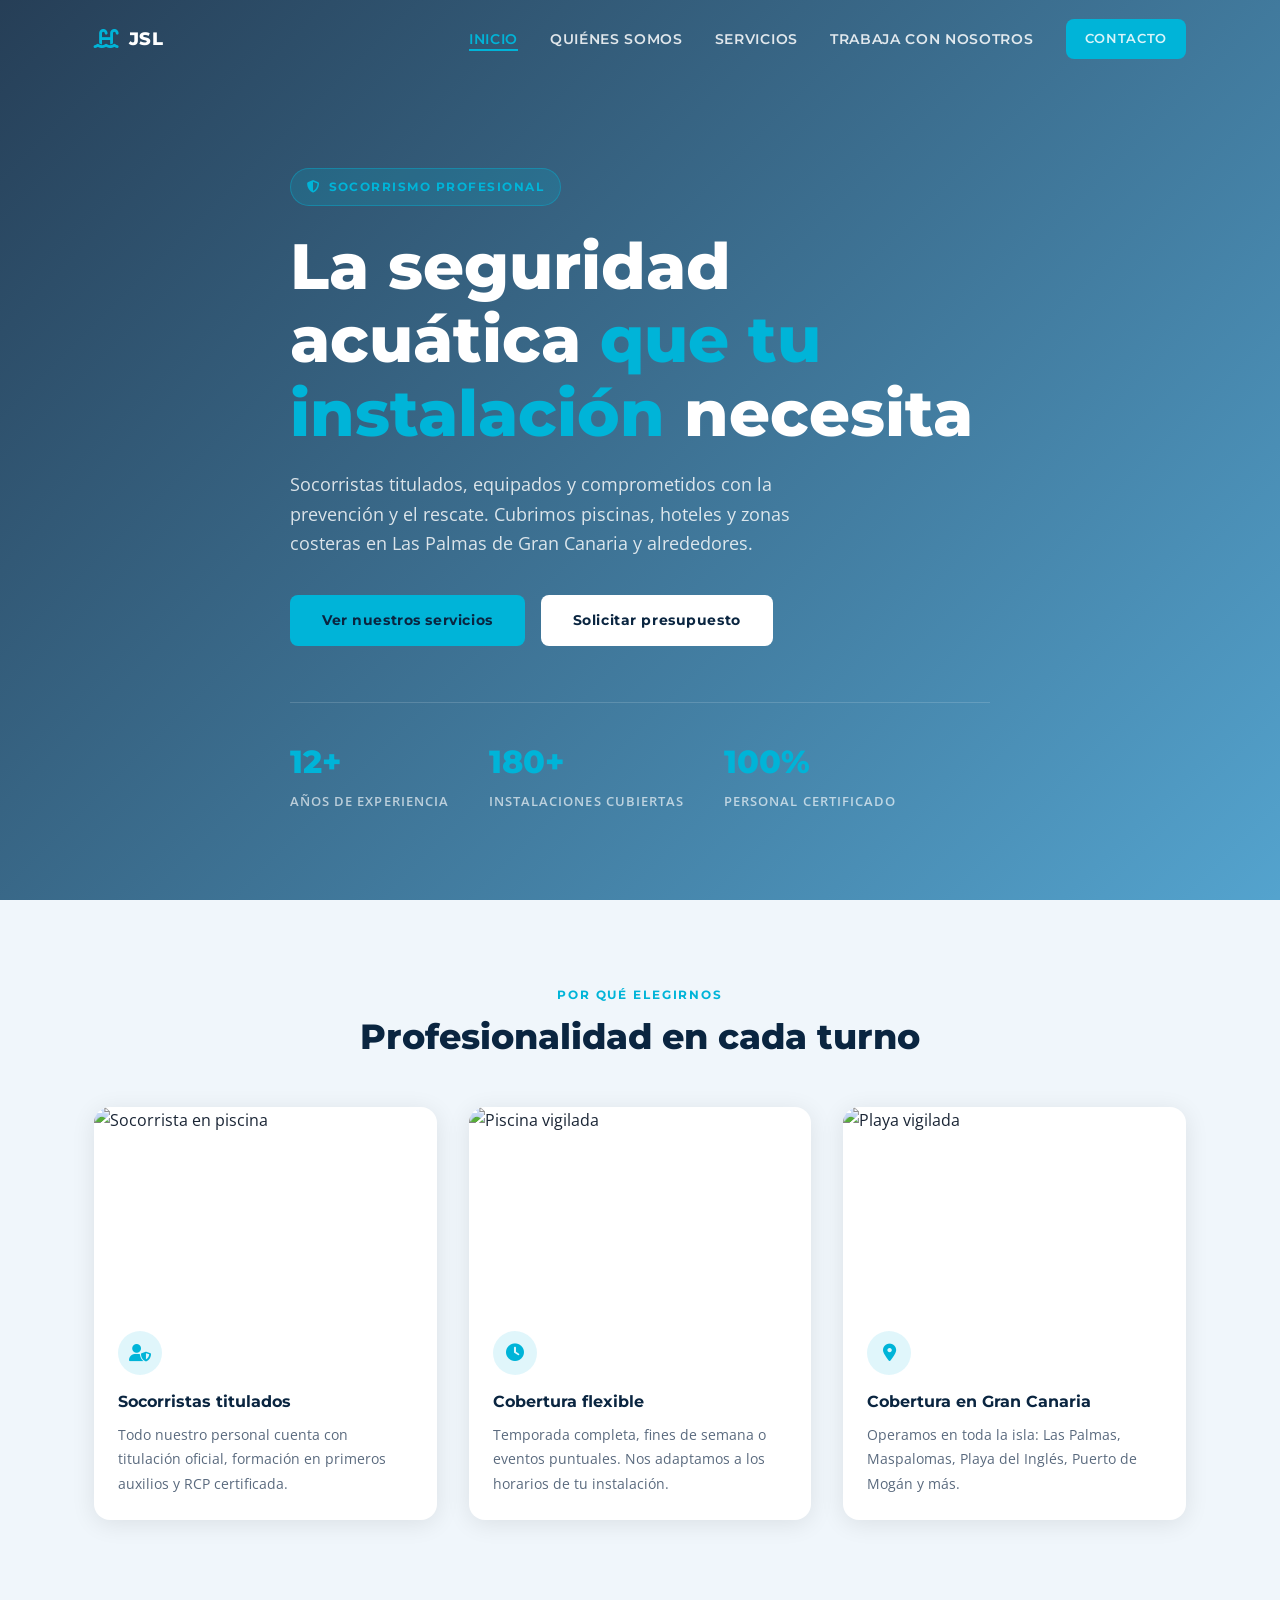
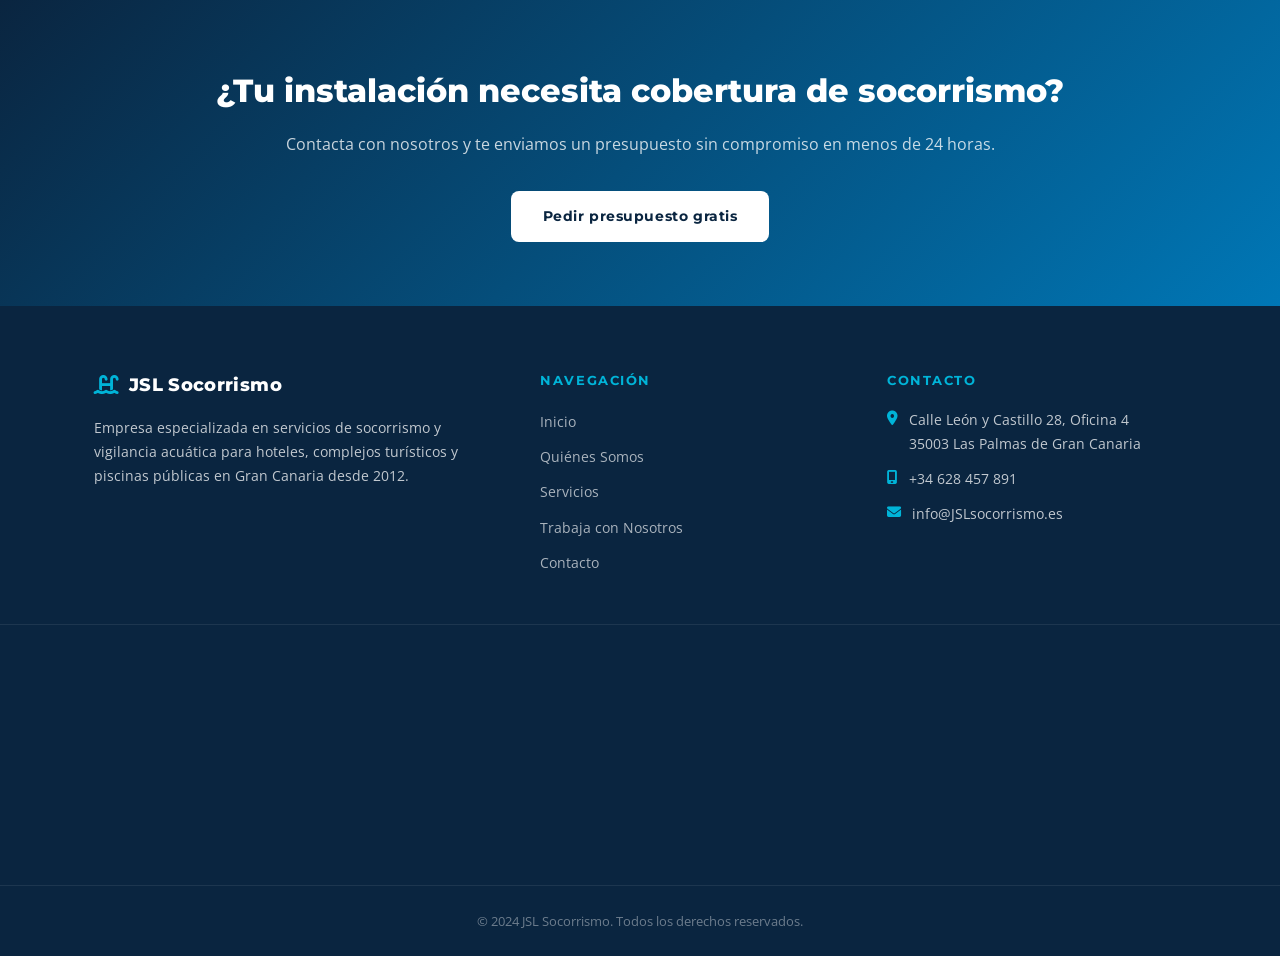
==== index.html @ 7bf18867 "Upload web for deploy xample" ====
<!doctype html>
<html lang="es">
  <head>
    <meta charset="UTF-8" />
    <meta name="viewport" content="width=device-width, initial-scale=1.0" />
    <title>JSL Socorrismo | Seguridad Acuática Profesional</title>
    <meta
      name="description"
      content="JSL Socorrismo ofrece servicios profesionales de vigilancia y rescate acuático para instalaciones hoteleras, piscinas públicas y playas de Las Palmas de Gran Canaria."
    />
    <link
      rel="stylesheet"
      href="https://cdnjs.cloudflare.com/ajax/libs/font-awesome/6.5.0/css/all.min.css"
    />
    <link rel="stylesheet" href="assets/css/style.css" />
  </head>
  <body>
    <!-- NAVBAR -->
    <nav class="navbar">
      <div class="container">
        <div class="navbar-inner">
          <a href="index.html" class="nav-logo">
            <i class="fa-solid fa-water-ladder"></i>
            JSL
          </a>
          <ul class="nav-links">
            <li><a href="index.html" class="active">Inicio</a></li>
            <li><a href="quienes-somos.html">Quiénes Somos</a></li>
            <li><a href="servicios.html">Servicios</a></li>
            <li>
              <a href="trabaja-con-nosotros.html">Trabaja con Nosotros</a>
            </li>
            <li>
              <a href="contacto.html" class="btn btn-primary">Contacto</a>
            </li>
          </ul>
          <button
            class="hamburger"
            aria-label="Abrir menú"
            aria-expanded="false"
          >
            <span></span><span></span><span></span>
          </button>
        </div>
      </div>
    </nav>

    <!-- HERO -->
    <section class="hero">
      <div class="container">
        <div class="hero-content">
          <span class="hero-badge">
            <i class="fa-solid fa-shield-halved"></i>
            Socorrismo Profesional
          </span>
          <h1 class="hero-title">
            La seguridad acuática <span>que tu instalación</span> necesita
          </h1>
          <p class="hero-text">
            Socorristas titulados, equipados y comprometidos con la prevención y
            el rescate. Cubrimos piscinas, hoteles y zonas costeras en Las
            Palmas de Gran Canaria y alrededores.
          </p>
          <div class="hero-ctas">
            <a href="servicios.html" class="btn btn-primary"
              >Ver nuestros servicios</a
            >
            <a href="contacto.html" class="btn btn-white"
              >Solicitar presupuesto</a
            >
          </div>
          <div class="hero-stats">
            <div>
              <div class="hero-stat-num" data-target="12" data-suffix="+">
                0+
              </div>
              <div class="hero-stat-label">Años de experiencia</div>
            </div>
            <div>
              <div class="hero-stat-num" data-target="180" data-suffix="+">
                0+
              </div>
              <div class="hero-stat-label">Instalaciones cubiertas</div>
            </div>
            <div>
              <div class="hero-stat-num" data-target="100" data-suffix="%">
                0%
              </div>
              <div class="hero-stat-label">Personal certificado</div>
            </div>
          </div>
        </div>
      </div>
    </section>

    <!-- HIGHLIGHTS -->
    <section class="section">
      <div class="container">
        <div class="text-center" style="margin-bottom: 3rem">
          <span class="section-label">Por qué elegirnos</span>
          <h2 class="section-title">Profesionalidad en cada turno</h2>
        </div>
        <div class="highlights-grid">
          <div class="highlight-card reveal">
            <div class="highlight-img">
              <img
                src="https://images.unsplash.com/photo-1560272564-c83b66b1ad12?w=600&auto=format&fit=crop&q=80"
                alt="Socorrista en piscina"
              />
            </div>
            <div class="highlight-body">
              <div class="highlight-icon">
                <i class="fa-solid fa-user-shield"></i>
              </div>
              <h3>Socorristas titulados</h3>
              <p>
                Todo nuestro personal cuenta con titulación oficial, formación
                en primeros auxilios y RCP certificada.
              </p>
            </div>
          </div>
          <div class="highlight-card reveal">
            <div class="highlight-img">
              <img
                src="https://images.unsplash.com/photo-1530549387789-4c1017266635?w=600&auto=format&fit=crop&q=80"
                alt="Piscina vigilada"
              />
            </div>
            <div class="highlight-body">
              <div class="highlight-icon">
                <i class="fa-solid fa-clock"></i>
              </div>
              <h3>Cobertura flexible</h3>
              <p>
                Temporada completa, fines de semana o eventos puntuales. Nos
                adaptamos a los horarios de tu instalación.
              </p>
            </div>
          </div>
          <div class="highlight-card reveal">
            <div class="highlight-img">
              <img
                src="https://images.unsplash.com/photo-1507525428034-b723cf961d3e?w=600&auto=format&fit=crop&q=80"
                alt="Playa vigilada"
              />
            </div>
            <div class="highlight-body">
              <div class="highlight-icon">
                <i class="fa-solid fa-location-dot"></i>
              </div>
              <h3>Cobertura en Gran Canaria</h3>
              <p>
                Operamos en toda la isla: Las Palmas, Maspalomas, Playa del
                Inglés, Puerto de Mogán y más.
              </p>
            </div>
          </div>
        </div>
      </div>
    </section>

    <!-- CTA BAND -->
    <section class="cta-band">
      <div class="container">
        <h2>¿Tu instalación necesita cobertura de socorrismo?</h2>
        <p>
          Contacta con nosotros y te enviamos un presupuesto sin compromiso en
          menos de 24 horas.
        </p>
        <a href="contacto.html" class="btn btn-white"
          >Pedir presupuesto gratis</a
        >
      </div>
    </section>

    <!-- FOOTER -->
    <footer>
      <div class="container">
        <div class="footer-grid">
          <div class="footer-brand">
            <a href="index.html" class="nav-logo">
              <i class="fa-solid fa-water-ladder"></i>
              JSL Socorrismo
            </a>
            <p>
              Empresa especializada en servicios de socorrismo y vigilancia
              acuática para hoteles, complejos turísticos y piscinas públicas en
              Gran Canaria desde 2012.
            </p>
          </div>
          <div class="footer-col">
            <h4>Navegación</h4>
            <ul>
              <li><a href="index.html">Inicio</a></li>
              <li><a href="quienes-somos.html">Quiénes Somos</a></li>
              <li><a href="servicios.html">Servicios</a></li>
              <li>
                <a href="trabaja-con-nosotros.html">Trabaja con Nosotros</a>
              </li>
              <li><a href="contacto.html">Contacto</a></li>
            </ul>
          </div>
          <div class="footer-col">
            <h4>Contacto</h4>
            <div class="footer-contact-item">
              <i class="fa-solid fa-location-dot"></i>
              <span
                >Calle León y Castillo 28, Oficina 4<br />35003 Las Palmas de
                Gran Canaria</span
              >
            </div>
            <div class="footer-contact-item">
              <i class="fa-solid fa-mobile-screen"></i>
              <span>+34 628 457 891</span>
            </div>
            <div class="footer-contact-item">
              <i class="fa-solid fa-envelope"></i>
              <span>info@JSLsocorrismo.es</span>
            </div>
          </div>
        </div>
      </div>
      <div class="footer-map">
        <iframe
          src="https://www.google.com/maps?q=Las+Palmas+de+Gran+Canaria&output=embed"
          width="100%"
          height="260"
          style="border: 0"
          allowfullscreen=""
          loading="lazy"
          referrerpolicy="no-referrer-when-downgrade"
          title="Ubicación JSL"
        >
        </iframe>
      </div>
      <div class="footer-bottom">
        <div class="container">
          <p>&copy; 2024 JSL Socorrismo. Todos los derechos reservados.</p>
        </div>
      </div>
    </footer>

    <script src="assets/js/main.js"></script>
  </body>
</html>
---- assets/css/style.css ----
/* ============================================
   AquaGuard Socorrismo — style.css
   ============================================ */

@import url('https://fonts.googleapis.com/css2?family=Montserrat:wght@400;600;700;800&family=Open+Sans:wght@400;500;600&display=swap');

:root {
  --color-primary: #0a2540;
  --color-secondary: #0077b6;
  --color-accent: #00b4d8;
  --color-accent-dark: #0090aa;
  --color-bg: #f0f6fb;
  --color-bg2: #ffffff;
  --color-text: #1a2535;
  --color-text-light: #5a6a7e;
  --color-light: #ffffff;
  --font-heading: 'Montserrat', sans-serif;
  --font-body: 'Open Sans', sans-serif;
  --transition: 0.3s ease;
  --radius: 8px;
  --radius-lg: 16px;
  --shadow: 0 4px 24px rgba(0,0,0,0.09);
  --shadow-lg: 0 8px 40px rgba(0,0,0,0.14);
}

*, *::before, *::after { box-sizing: border-box; margin: 0; padding: 0; }

html { scroll-behavior: smooth; }

body {
  font-family: var(--font-body);
  color: var(--color-text);
  background: var(--color-bg);
  line-height: 1.7;
}

img { max-width: 100%; display: block; }

a { text-decoration: none; color: inherit; }

ul { list-style: none; }

/* ---- UTILITIES ---- */
.container { max-width: 1140px; margin: 0 auto; padding: 0 1.5rem; }
.section { padding: 5rem 0; }
.section-alt { background: var(--color-bg2); }
.text-center { text-align: center; }
.mt-sm { margin-top: 0.5rem; }
.mt-md { margin-top: 1.5rem; }
.mt-lg { margin-top: 2.5rem; }

.section-label {
  display: inline-block;
  font-family: var(--font-heading);
  font-size: 0.78rem;
  font-weight: 700;
  letter-spacing: 0.15em;
  text-transform: uppercase;
  color: var(--color-accent);
  margin-bottom: 0.6rem;
}

.section-title {
  font-family: var(--font-heading);
  font-size: clamp(1.6rem, 3vw, 2.2rem);
  font-weight: 800;
  color: var(--color-primary);
  line-height: 1.25;
  margin-bottom: 1rem;
}

.section-subtitle {
  font-size: 1rem;
  color: var(--color-text-light);
  max-width: 480px;
}

/* ---- BUTTONS ---- */
.btn {
  display: inline-block;
  font-family: var(--font-heading);
  font-weight: 700;
  font-size: 0.9rem;
  letter-spacing: 0.04em;
  padding: 0.85rem 2rem;
  border-radius: var(--radius);
  transition: var(--transition);
  cursor: pointer;
  border: none;
}

.btn-primary {
  background: var(--color-accent);
  color: var(--color-primary);
}
.btn-primary:hover {
  background: var(--color-accent-dark);
  transform: translateY(-2px);
  box-shadow: 0 6px 20px rgba(0,180,216,0.35);
}

.btn-outline {
  border: 2px solid var(--color-accent);
  color: var(--color-accent);
  background: transparent;
}
.btn-outline:hover {
  background: var(--color-accent);
  color: var(--color-primary);
  transform: translateY(-2px);
}

.btn-white {
  background: var(--color-light);
  color: var(--color-primary);
}
.btn-white:hover {
  background: var(--color-accent);
  color: var(--color-primary);
  transform: translateY(-2px);
  box-shadow: 0 6px 20px rgba(255,255,255,0.25);
}

/* ---- NAVBAR ---- */
.navbar {
  position: fixed;
  top: 0;
  width: 100%;
  z-index: 1000;
  transition: background 0.35s ease, box-shadow 0.35s ease;
  padding: 1.2rem 0;
}

.navbar.scrolled {
  background: var(--color-primary);
  box-shadow: 0 2px 20px rgba(0,0,0,0.25);
  padding: 0.8rem 0;
}

.navbar-inner {
  display: flex;
  align-items: center;
  justify-content: space-between;
}

.nav-logo {
  display: flex;
  align-items: center;
  gap: 0.6rem;
  font-family: var(--font-heading);
  font-weight: 800;
  font-size: 1.1rem;
  color: var(--color-light);
  letter-spacing: 0.02em;
}

.nav-logo i {
  color: var(--color-accent);
  font-size: 1.4rem;
}

.nav-links {
  display: flex;
  align-items: center;
  gap: 2rem;
}

.nav-links a {
  font-family: var(--font-heading);
  font-size: 0.85rem;
  font-weight: 600;
  color: rgba(255,255,255,0.85);
  letter-spacing: 0.05em;
  text-transform: uppercase;
  transition: color var(--transition);
  position: relative;
  padding-bottom: 4px;
}

.nav-links a::after {
  content: '';
  position: absolute;
  bottom: 0;
  left: 0;
  width: 0;
  height: 2px;
  background: var(--color-accent);
  transition: width var(--transition);
}

.nav-links a:hover,
.nav-links a.active {
  color: var(--color-accent);
}

.nav-links a:hover::after,
.nav-links a.active::after {
  width: 100%;
}

.nav-links .btn {
  padding: 0.55rem 1.2rem;
  font-size: 0.8rem;
}

.hamburger {
  display: none;
  flex-direction: column;
  gap: 5px;
  background: none;
  border: none;
  cursor: pointer;
  padding: 4px;
}

.hamburger span {
  display: block;
  width: 24px;
  height: 2px;
  background: var(--color-light);
  border-radius: 2px;
  transition: var(--transition);
}

/* ---- HERO ---- */
.hero {
  min-height: 100vh;
  background: linear-gradient(135deg, rgba(10,37,64,0.88) 0%, rgba(0,119,182,0.65) 100%),
              url('https://source.unsplash.com/1600x900/?lifeguard,swimming,pool,safety') center/cover no-repeat;
  display: flex;
  align-items: center;
  padding-top: 5rem;
}

.hero-content {
  max-width: 700px;
}

.hero-badge {
  display: inline-flex;
  align-items: center;
  gap: 0.5rem;
  background: rgba(0,180,216,0.18);
  border: 1px solid rgba(0,180,216,0.4);
  color: var(--color-accent);
  font-family: var(--font-heading);
  font-size: 0.78rem;
  font-weight: 700;
  letter-spacing: 0.12em;
  text-transform: uppercase;
  padding: 0.45rem 1rem;
  border-radius: 50px;
  margin-bottom: 1.5rem;
}

.hero-title {
  font-family: var(--font-heading);
  font-size: clamp(2.4rem, 6vw, 4rem);
  font-weight: 800;
  color: var(--color-light);
  line-height: 1.15;
  margin-bottom: 1.2rem;
}

.hero-title span { color: var(--color-accent); }

.hero-text {
  font-size: 1.1rem;
  color: rgba(255,255,255,0.82);
  max-width: 520px;
  margin-bottom: 2.2rem;
}

.hero-ctas { display: flex; gap: 1rem; flex-wrap: wrap; }

.hero-stats {
  display: flex;
  gap: 2.5rem;
  margin-top: 3.5rem;
  padding-top: 2rem;
  border-top: 1px solid rgba(255,255,255,0.15);
  flex-wrap: wrap;
}

.hero-stat-num {
  font-family: var(--font-heading);
  font-size: 2rem;
  font-weight: 800;
  color: var(--color-accent);
}

.hero-stat-label {
  font-size: 0.82rem;
  color: rgba(255,255,255,0.65);
  font-weight: 600;
  text-transform: uppercase;
  letter-spacing: 0.08em;
}

/* ---- INDEX HIGHLIGHTS ---- */
.highlights-grid {
  display: grid;
  grid-template-columns: repeat(3, 1fr);
  gap: 2rem;
}

.highlight-card {
  background: var(--color-bg2);
  border-radius: var(--radius-lg);
  overflow: hidden;
  box-shadow: var(--shadow);
  transition: transform var(--transition), box-shadow var(--transition);
}

.highlight-card:hover {
  transform: translateY(-6px);
  box-shadow: var(--shadow-lg);
}

.highlight-img {
  height: 200px;
  overflow: hidden;
}

.highlight-img img {
  width: 100%;
  height: 100%;
  object-fit: cover;
  transition: transform 0.45s ease;
}

.highlight-card:hover .highlight-img img {
  transform: scale(1.06);
}

.highlight-body {
  padding: 1.5rem;
}

.highlight-icon {
  width: 44px;
  height: 44px;
  background: rgba(0,180,216,0.12);
  border-radius: 50%;
  display: flex;
  align-items: center;
  justify-content: center;
  margin-bottom: 0.8rem;
}

.highlight-icon i { color: var(--color-accent); font-size: 1.1rem; }

.highlight-body h3 {
  font-family: var(--font-heading);
  font-size: 1rem;
  font-weight: 700;
  color: var(--color-primary);
  margin-bottom: 0.5rem;
}

.highlight-body p {
  font-size: 0.9rem;
  color: var(--color-text-light);
}

/* ---- CTA BAND ---- */
.cta-band {
  background: linear-gradient(135deg, var(--color-primary), var(--color-secondary));
  padding: 4rem 0;
  text-align: center;
}

.cta-band h2 {
  font-family: var(--font-heading);
  font-size: clamp(1.5rem, 3vw, 2rem);
  font-weight: 800;
  color: var(--color-light);
  margin-bottom: 0.8rem;
}

.cta-band p {
  color: rgba(255,255,255,0.78);
  margin-bottom: 2rem;
}

/* ---- SECTION INTRO (2-col layout) ---- */
.section-intro {
  display: grid;
  grid-template-columns: 1fr 2fr;
  gap: 4rem;
  align-items: start;
}

/* ---- ABOUT / QUIENES SOMOS ---- */
.about-text p {
  color: var(--color-text-light);
  margin-bottom: 1rem;
  font-size: 1rem;
}

.about-text p:last-child { margin-bottom: 0; }

.values-grid {
  display: grid;
  grid-template-columns: repeat(2, 1fr);
  gap: 1.5rem;
}

.value-item {
  background: var(--color-bg);
  border-radius: var(--radius);
  padding: 1.4rem;
  border-left: 4px solid var(--color-accent);
  transition: transform var(--transition);
}

.value-item:hover { transform: translateX(4px); }

.value-item i {
  font-size: 1.3rem;
  color: var(--color-accent);
  margin-bottom: 0.6rem;
}

.value-item h4 {
  font-family: var(--font-heading);
  font-size: 0.95rem;
  font-weight: 700;
  color: var(--color-primary);
  margin-bottom: 0.3rem;
}

.value-item p { font-size: 0.88rem; color: var(--color-text-light); }

/* ---- GARANTIA ---- */
.garantia-grid {
  display: grid;
  grid-template-columns: repeat(3, 1fr);
  gap: 1.8rem;
}

.garantia-card {
  background: var(--color-bg2);
  border-radius: var(--radius-lg);
  padding: 2rem 1.5rem;
  text-align: center;
  box-shadow: var(--shadow);
  transition: transform var(--transition), box-shadow var(--transition);
}

.garantia-card:hover {
  transform: translateY(-5px);
  box-shadow: var(--shadow-lg);
}

.garantia-icon {
  width: 64px;
  height: 64px;
  background: linear-gradient(135deg, var(--color-secondary), var(--color-accent));
  border-radius: 50%;
  display: flex;
  align-items: center;
  justify-content: center;
  margin: 0 auto 1.2rem;
}

.garantia-icon i { color: white; font-size: 1.5rem; }

.garantia-card h3 {
  font-family: var(--font-heading);
  font-size: 1rem;
  font-weight: 700;
  color: var(--color-primary);
  margin-bottom: 0.6rem;
}

.garantia-card p { font-size: 0.9rem; color: var(--color-text-light); }

/* ---- CLIENTES ---- */
.clientes-grid {
  display: grid;
  grid-template-columns: repeat(4, 1fr);
  gap: 1.5rem;
}

.cliente-card {
  background: var(--color-bg2);
  border-radius: var(--radius);
  padding: 2rem 1rem;
  text-align: center;
  box-shadow: var(--shadow);
  transition: transform var(--transition);
}

.cliente-card:hover { transform: translateY(-4px); }

.cliente-card i {
  font-size: 2rem;
  color: var(--color-secondary);
  margin-bottom: 0.8rem;
}

.cliente-card h4 {
  font-family: var(--font-heading);
  font-size: 0.9rem;
  font-weight: 700;
  color: var(--color-primary);
  margin-bottom: 0.3rem;
}

.cliente-card p { font-size: 0.8rem; color: var(--color-text-light); }

/* ---- SERVICIOS ---- */
.service-hero {
  background: linear-gradient(135deg, rgba(10,37,64,0.92) 0%, rgba(0,119,182,0.7) 100%),
              url('https://source.unsplash.com/1600x600/?lifeguard,rescue,pool') center/cover no-repeat;
  padding: 8rem 0 5rem;
  text-align: center;
  color: white;
}

.service-hero h1 {
  font-family: var(--font-heading);
  font-size: clamp(2rem, 4vw, 3rem);
  font-weight: 800;
  margin-bottom: 1rem;
}

.service-hero p {
  font-size: 1.1rem;
  opacity: 0.85;
  max-width: 600px;
  margin: 0 auto;
}

.service-main-img {
  border-radius: var(--radius-lg);
  overflow: hidden;
  box-shadow: var(--shadow-lg);
  margin-bottom: 2rem;
}

.service-main-img img {
  width: 100%;
  height: 380px;
  object-fit: cover;
}

.service-features {
  display: grid;
  grid-template-columns: repeat(2, 1fr);
  gap: 1.2rem;
  margin-top: 1.5rem;
}

.service-feature {
  display: flex;
  align-items: flex-start;
  gap: 0.9rem;
  background: var(--color-bg);
  border-radius: var(--radius);
  padding: 1.2rem;
}

.feature-icon {
  width: 40px;
  height: 40px;
  flex-shrink: 0;
  background: rgba(0,180,216,0.14);
  border-radius: 50%;
  display: flex;
  align-items: center;
  justify-content: center;
}

.feature-icon i { color: var(--color-accent); font-size: 1rem; }

.service-feature h4 {
  font-family: var(--font-heading);
  font-size: 0.9rem;
  font-weight: 700;
  color: var(--color-primary);
  margin-bottom: 0.25rem;
}

.service-feature p { font-size: 0.85rem; color: var(--color-text-light); }

.modalidades-grid {
  display: grid;
  grid-template-columns: repeat(3, 1fr);
  gap: 1.8rem;
  margin-top: 1rem;
}

.modalidad-card {
  background: var(--color-bg2);
  border-radius: var(--radius-lg);
  overflow: hidden;
  box-shadow: var(--shadow);
  transition: transform var(--transition), box-shadow var(--transition);
}

.modalidad-card:hover {
  transform: translateY(-5px);
  box-shadow: var(--shadow-lg);
}

.modalidad-img {
  height: 180px;
  overflow: hidden;
}

.modalidad-img img {
  width: 100%;
  height: 100%;
  object-fit: cover;
  transition: transform 0.45s ease;
}

.modalidad-card:hover .modalidad-img img { transform: scale(1.06); }

.modalidad-body { padding: 1.4rem; }

.modalidad-body h3 {
  font-family: var(--font-heading);
  font-size: 1rem;
  font-weight: 700;
  color: var(--color-primary);
  margin-bottom: 0.5rem;
}

.modalidad-body p { font-size: 0.88rem; color: var(--color-text-light); }

/* ---- PAGE HEADER (inner pages) ---- */
.page-header {
  background: linear-gradient(135deg, var(--color-primary) 0%, var(--color-secondary) 100%);
  padding: 8rem 0 4rem;
  text-align: center;
  color: white;
}

.page-header h1 {
  font-family: var(--font-heading);
  font-size: clamp(1.8rem, 4vw, 2.8rem);
  font-weight: 800;
  margin-bottom: 0.8rem;
}

.page-header p {
  font-size: 1.05rem;
  opacity: 0.82;
  max-width: 540px;
  margin: 0 auto;
}

/* ---- CONTACTO ---- */
.contact-grid {
  display: grid;
  grid-template-columns: 1fr 1fr;
  gap: 3rem;
  align-items: start;
}

.contact-info-list { display: flex; flex-direction: column; gap: 1.5rem; margin-top: 1rem; }

.contact-info-item {
  display: flex;
  align-items: flex-start;
  gap: 1rem;
}

.contact-info-icon {
  width: 48px;
  height: 48px;
  flex-shrink: 0;
  background: linear-gradient(135deg, var(--color-secondary), var(--color-accent));
  border-radius: 50%;
  display: flex;
  align-items: center;
  justify-content: center;
}

.contact-info-icon i { color: white; font-size: 1.1rem; }

.contact-info-item h4 {
  font-family: var(--font-heading);
  font-size: 0.85rem;
  font-weight: 700;
  text-transform: uppercase;
  letter-spacing: 0.08em;
  color: var(--color-accent);
  margin-bottom: 0.3rem;
}

.contact-info-item p,
.contact-info-item a {
  font-size: 0.95rem;
  color: var(--color-text-light);
  transition: color var(--transition);
}

.contact-info-item a:hover { color: var(--color-accent); }

.contact-form-card {
  background: var(--color-bg2);
  border-radius: var(--radius-lg);
  padding: 2.5rem;
  box-shadow: var(--shadow);
}

.contact-form-card h3 {
  font-family: var(--font-heading);
  font-size: 1.2rem;
  font-weight: 700;
  color: var(--color-primary);
  margin-bottom: 1.5rem;
}

.form-group { margin-bottom: 1.2rem; }

.form-group label {
  display: block;
  font-family: var(--font-heading);
  font-size: 0.8rem;
  font-weight: 700;
  text-transform: uppercase;
  letter-spacing: 0.06em;
  color: var(--color-primary);
  margin-bottom: 0.4rem;
}

.form-group input,
.form-group textarea,
.form-group select {
  width: 100%;
  padding: 0.85rem 1rem;
  border: 1.5px solid #dce6f0;
  border-radius: var(--radius);
  font-family: var(--font-body);
  font-size: 0.93rem;
  color: var(--color-text);
  background: var(--color-bg);
  transition: border-color var(--transition), box-shadow var(--transition);
  outline: none;
}

.form-group input:focus,
.form-group textarea:focus,
.form-group select:focus {
  border-color: var(--color-accent);
  box-shadow: 0 0 0 3px rgba(0,180,216,0.15);
}

.form-group textarea { resize: vertical; min-height: 120px; }

.form-feedback {
  display: none;
  padding: 0.9rem 1.2rem;
  border-radius: var(--radius);
  font-size: 0.9rem;
  font-weight: 600;
  margin-top: 1rem;
}

.form-feedback.success {
  background: rgba(0,180,216,0.12);
  color: var(--color-secondary);
  border: 1px solid var(--color-accent);
}

.form-feedback.error {
  background: rgba(220,50,50,0.1);
  color: #c0392b;
  border: 1px solid rgba(220,50,50,0.3);
}

/* ---- TRABAJA CON NOSOTROS ---- */
.trabaja-hero {
  background: linear-gradient(135deg, rgba(10,37,64,0.92), rgba(0,119,182,0.75)),
              url('https://source.unsplash.com/1600x600/?team,professionals,water') center/cover no-repeat;
  padding: 8rem 0 5rem;
  text-align: center;
  color: white;
}

.trabaja-hero h1 {
  font-family: var(--font-heading);
  font-size: clamp(2rem, 4vw, 3rem);
  font-weight: 800;
  margin-bottom: 1rem;
}

.trabaja-hero p {
  font-size: 1.1rem;
  opacity: 0.85;
  max-width: 620px;
  margin: 0 auto;
}

.steps-grid {
  display: grid;
  grid-template-columns: repeat(4, 1fr);
  gap: 1.5rem;
  counter-reset: steps;
}

.step-card {
  background: var(--color-bg2);
  border-radius: var(--radius-lg);
  padding: 2rem 1.4rem;
  text-align: center;
  box-shadow: var(--shadow);
  position: relative;
  transition: transform var(--transition);
}

.step-card:hover { transform: translateY(-5px); }

.step-number {
  width: 48px;
  height: 48px;
  background: linear-gradient(135deg, var(--color-secondary), var(--color-accent));
  color: white;
  font-family: var(--font-heading);
  font-weight: 800;
  font-size: 1.2rem;
  border-radius: 50%;
  display: flex;
  align-items: center;
  justify-content: center;
  margin: 0 auto 1rem;
}

.step-card h4 {
  font-family: var(--font-heading);
  font-size: 0.95rem;
  font-weight: 700;
  color: var(--color-primary);
  margin-bottom: 0.5rem;
}

.step-card p { font-size: 0.85rem; color: var(--color-text-light); }

.requisitos-list {
  display: flex;
  flex-direction: column;
  gap: 0.8rem;
  margin-top: 0.8rem;
}

.requisito-item {
  display: flex;
  align-items: flex-start;
  gap: 0.8rem;
  padding: 1rem 1.2rem;
  background: var(--color-bg);
  border-radius: var(--radius);
  border-left: 3px solid var(--color-accent);
}

.requisito-item i { color: var(--color-accent); margin-top: 3px; flex-shrink: 0; }

.requisito-item p { font-size: 0.93rem; color: var(--color-text); }

.send-cv-card {
  background: linear-gradient(135deg, var(--color-primary), var(--color-secondary));
  border-radius: var(--radius-lg);
  padding: 3rem 2.5rem;
  text-align: center;
  color: white;
  box-shadow: var(--shadow-lg);
}

.send-cv-card h3 {
  font-family: var(--font-heading);
  font-size: 1.5rem;
  font-weight: 800;
  margin-bottom: 1rem;
}

.send-cv-card p {
  opacity: 0.85;
  margin-bottom: 0.5rem;
  font-size: 0.97rem;
}

.send-cv-card .cv-email {
  font-family: var(--font-heading);
  font-size: 1.1rem;
  font-weight: 700;
  color: var(--color-accent);
  margin: 1rem 0;
  display: block;
}

.send-cv-card .asunto-box {
  display: inline-block;
  background: rgba(255,255,255,0.12);
  border: 1px dashed rgba(0,180,216,0.5);
  border-radius: var(--radius);
  padding: 0.8rem 1.5rem;
  margin: 1rem 0 1.5rem;
  font-size: 0.9rem;
  color: rgba(255,255,255,0.9);
}

.send-cv-card .asunto-box strong { color: var(--color-accent); }

/* ---- FOOTER ---- */
footer {
  background: var(--color-primary);
  color: rgba(255,255,255,0.75);
  padding: 4rem 0 0;
}

.footer-grid {
  display: grid;
  grid-template-columns: 2fr 1.5fr 1.5fr;
  gap: 3rem;
  padding-bottom: 3rem;
}

.footer-brand .nav-logo { margin-bottom: 1rem; }

.footer-brand p { font-size: 0.88rem; line-height: 1.7; }

.footer-col h4 {
  font-family: var(--font-heading);
  font-size: 0.8rem;
  font-weight: 700;
  text-transform: uppercase;
  letter-spacing: 0.12em;
  color: var(--color-accent);
  margin-bottom: 1rem;
}

.footer-col ul { display: flex; flex-direction: column; gap: 0.5rem; }

.footer-col ul a {
  font-size: 0.88rem;
  color: rgba(255,255,255,0.65);
  transition: color var(--transition);
}

.footer-col ul a:hover { color: var(--color-accent); }

.footer-contact-item {
  display: flex;
  align-items: flex-start;
  gap: 0.7rem;
  margin-bottom: 0.7rem;
  font-size: 0.88rem;
}

.footer-contact-item i { color: var(--color-accent); margin-top: 3px; flex-shrink: 0; }

.footer-map {
  border-top: 1px solid rgba(255,255,255,0.08);
}

.footer-map iframe {
  width: 100%;
  height: 260px;
  display: block;
  border: 0;
  filter: grayscale(30%);
}

.footer-bottom {
  border-top: 1px solid rgba(255,255,255,0.08);
  padding: 1.5rem 0;
  text-align: center;
  font-size: 0.82rem;
  color: rgba(255,255,255,0.4);
}

/* ---- REVEAL ANIMATION ---- */
.reveal {
  opacity: 0;
  transform: translateY(30px);
  transition: opacity 0.7s ease, transform 0.7s ease;
}

.reveal.visible {
  opacity: 1;
  transform: translateY(0);
}

/* ---- RESPONSIVE ---- */
@media (max-width: 1024px) {
  .highlights-grid { grid-template-columns: repeat(2, 1fr); }
  .clientes-grid { grid-template-columns: repeat(2, 1fr); }
  .footer-grid { grid-template-columns: 1fr 1fr; }
  .steps-grid { grid-template-columns: repeat(2, 1fr); }
  .modalidades-grid { grid-template-columns: repeat(2, 1fr); }
}

@media (max-width: 768px) {
  .nav-links { display: none; }
  .hamburger { display: flex; }

  .nav-links.open {
    display: flex;
    flex-direction: column;
    position: fixed;
    top: 0;
    left: 0;
    width: 100%;
    height: 100vh;
    background: var(--color-primary);
    align-items: center;
    justify-content: center;
    gap: 2rem;
    z-index: 999;
  }

  .nav-links.open a {
    font-size: 1.2rem;
  }

  .section-intro { grid-template-columns: 1fr; gap: 2rem; }
  .contact-grid { grid-template-columns: 1fr; }
  .garantia-grid { grid-template-columns: 1fr 1fr; }
  .highlights-grid { grid-template-columns: 1fr; }
  .footer-grid { grid-template-columns: 1fr; gap: 2rem; }
  .hero-stats { gap: 1.5rem; }
  .values-grid { grid-template-columns: 1fr; }
  .steps-grid { grid-template-columns: 1fr 1fr; }
  .modalidades-grid { grid-template-columns: 1fr; }
}

@media (max-width: 480px) {
  .garantia-grid { grid-template-columns: 1fr; }
  .clientes-grid { grid-template-columns: 1fr 1fr; }
  .steps-grid { grid-template-columns: 1fr; }
  .service-features { grid-template-columns: 1fr; }
}
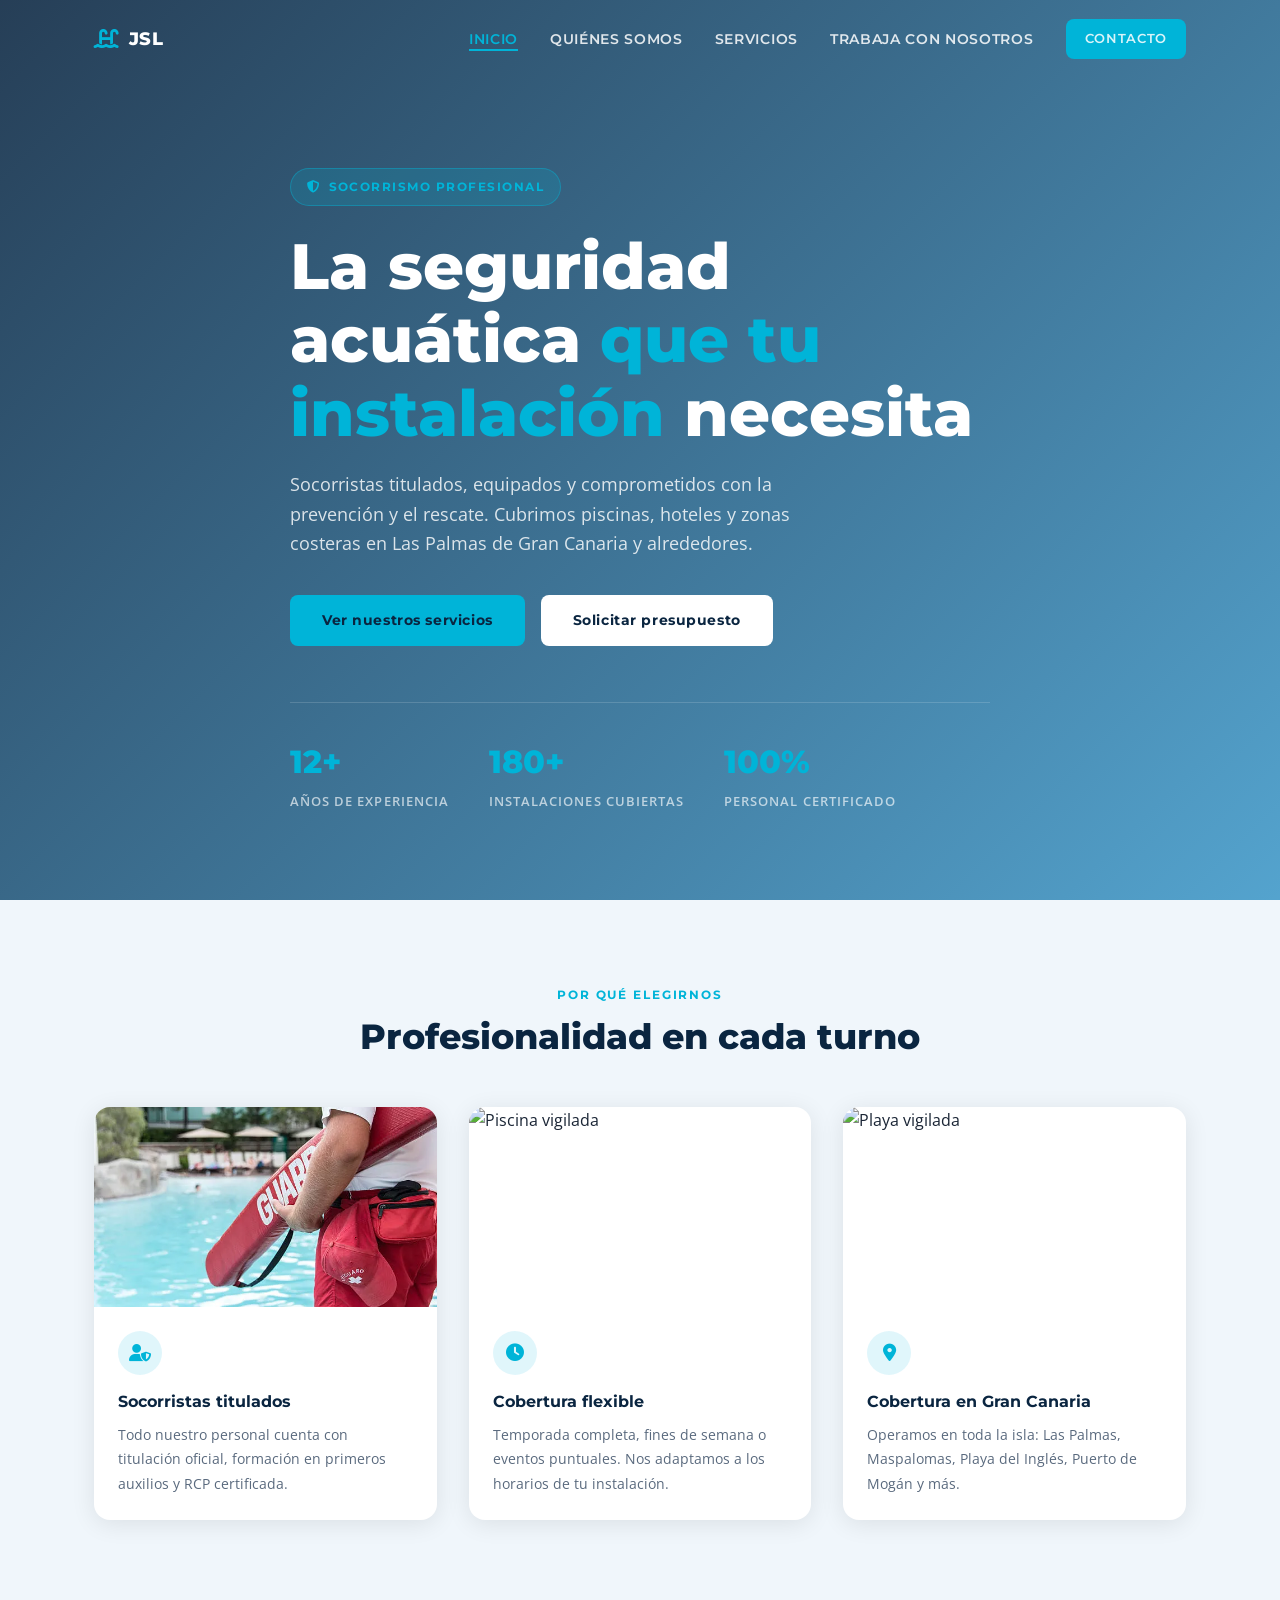
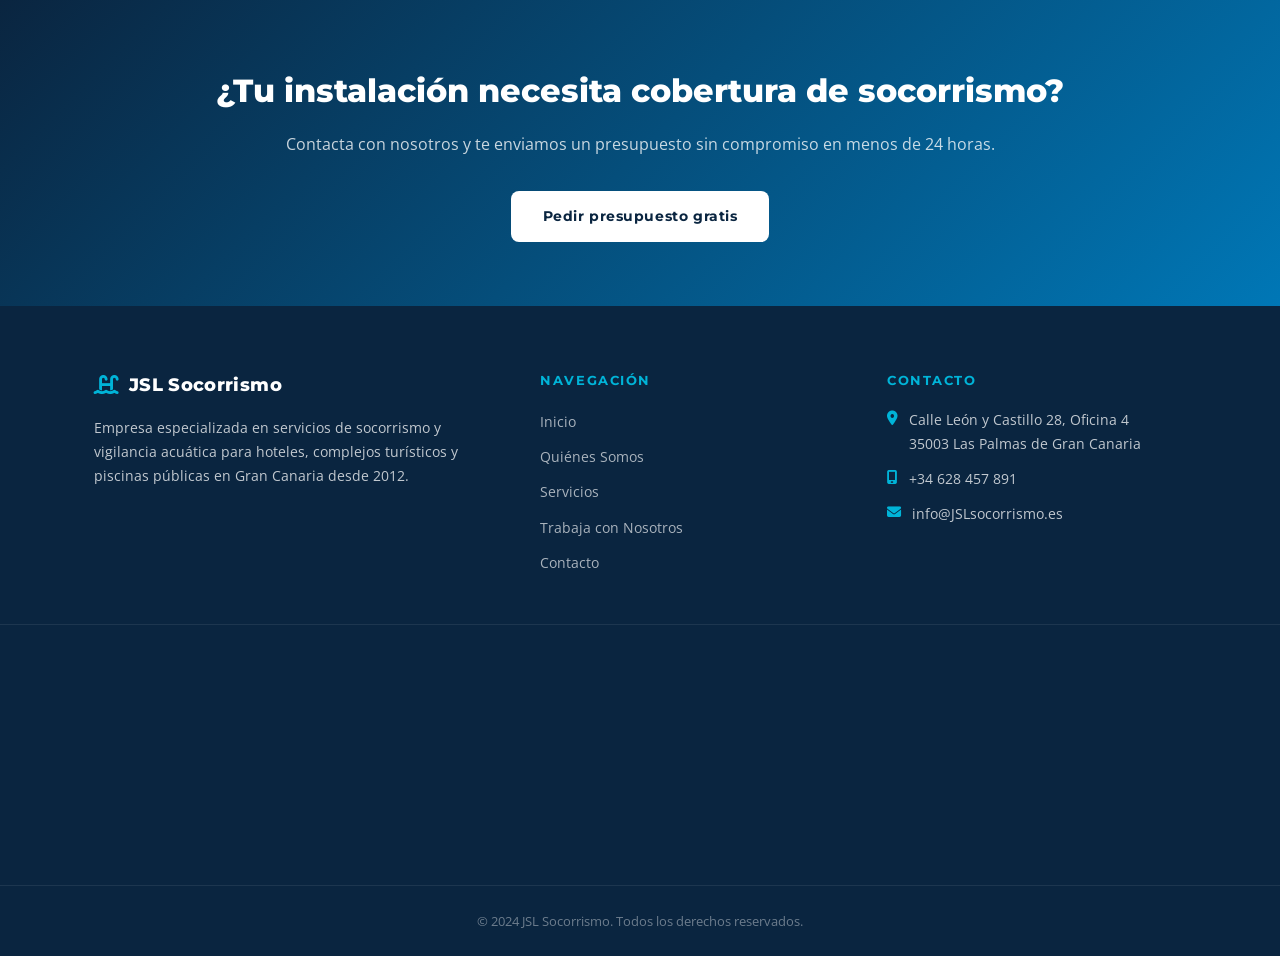
==== commit 9c318c49: "Fix: img bug" ====
--- a/index.html
+++ b/index.html
@@ -7,6 +7,35 @@
     <meta
       name="description"
       content="JSL Socorrismo ofrece servicios profesionales de vigilancia y rescate acuático para instalaciones hoteleras, piscinas públicas y playas de Las Palmas de Gran Canaria."
+    />
+
+    <!-- Open Graph -->
+    <meta property="og:title" content="Nombre de la web" />
+    <meta
+      property="og:description"
+      content="JSL Socorrismo ofrece servicios profesionales de vigilancia y rescate acuático para instalaciones hoteleras, piscinas públicas y playas de toda España."
+    />
+    <meta property="og:type" content="website" />
+    <meta property="og:url" content="https://oleglukyy.github.io/jsl/" />
+    <meta
+      property="og:image"
+      content="https://oleglukyy.github.io/jsl/assets/img/Logo-Web.webp"
+    />
+
+    <!-- Opcional pero recomendable -->
+    <meta property="og:image:width" content="1200" />
+    <meta property="og:image:height" content="630" />
+
+    <!-- Twitter / WhatsApp / LinkedIn compatibilidad -->
+    <meta name="twitter:card" content="summary_large_image" />
+    <meta name="twitter:title" content="Joy Services Logistics" />
+    <meta
+      name="twitter:description"
+      content="JSL Socorrismo ofrece servicios profesionales de vigilancia y rescate acuático para instalaciones hoteleras, piscinas públicas y playas de toda España."
+    />
+    <meta
+      name="twitter:image"
+      content="https://oleglukyy.github.io/jsl/assets/img/Logo-Web.webp"
     />
     <link
       rel="stylesheet"
@@ -104,7 +133,7 @@
           <div class="highlight-card reveal">
             <div class="highlight-img">
               <img
-                src="https://images.unsplash.com/photo-1560272564-c83b66b1ad12?w=600&auto=format&fit=crop&q=80"
+                src="assets/img/salvavidas.webp"
                 alt="Socorrista en piscina"
               />
             </div>
